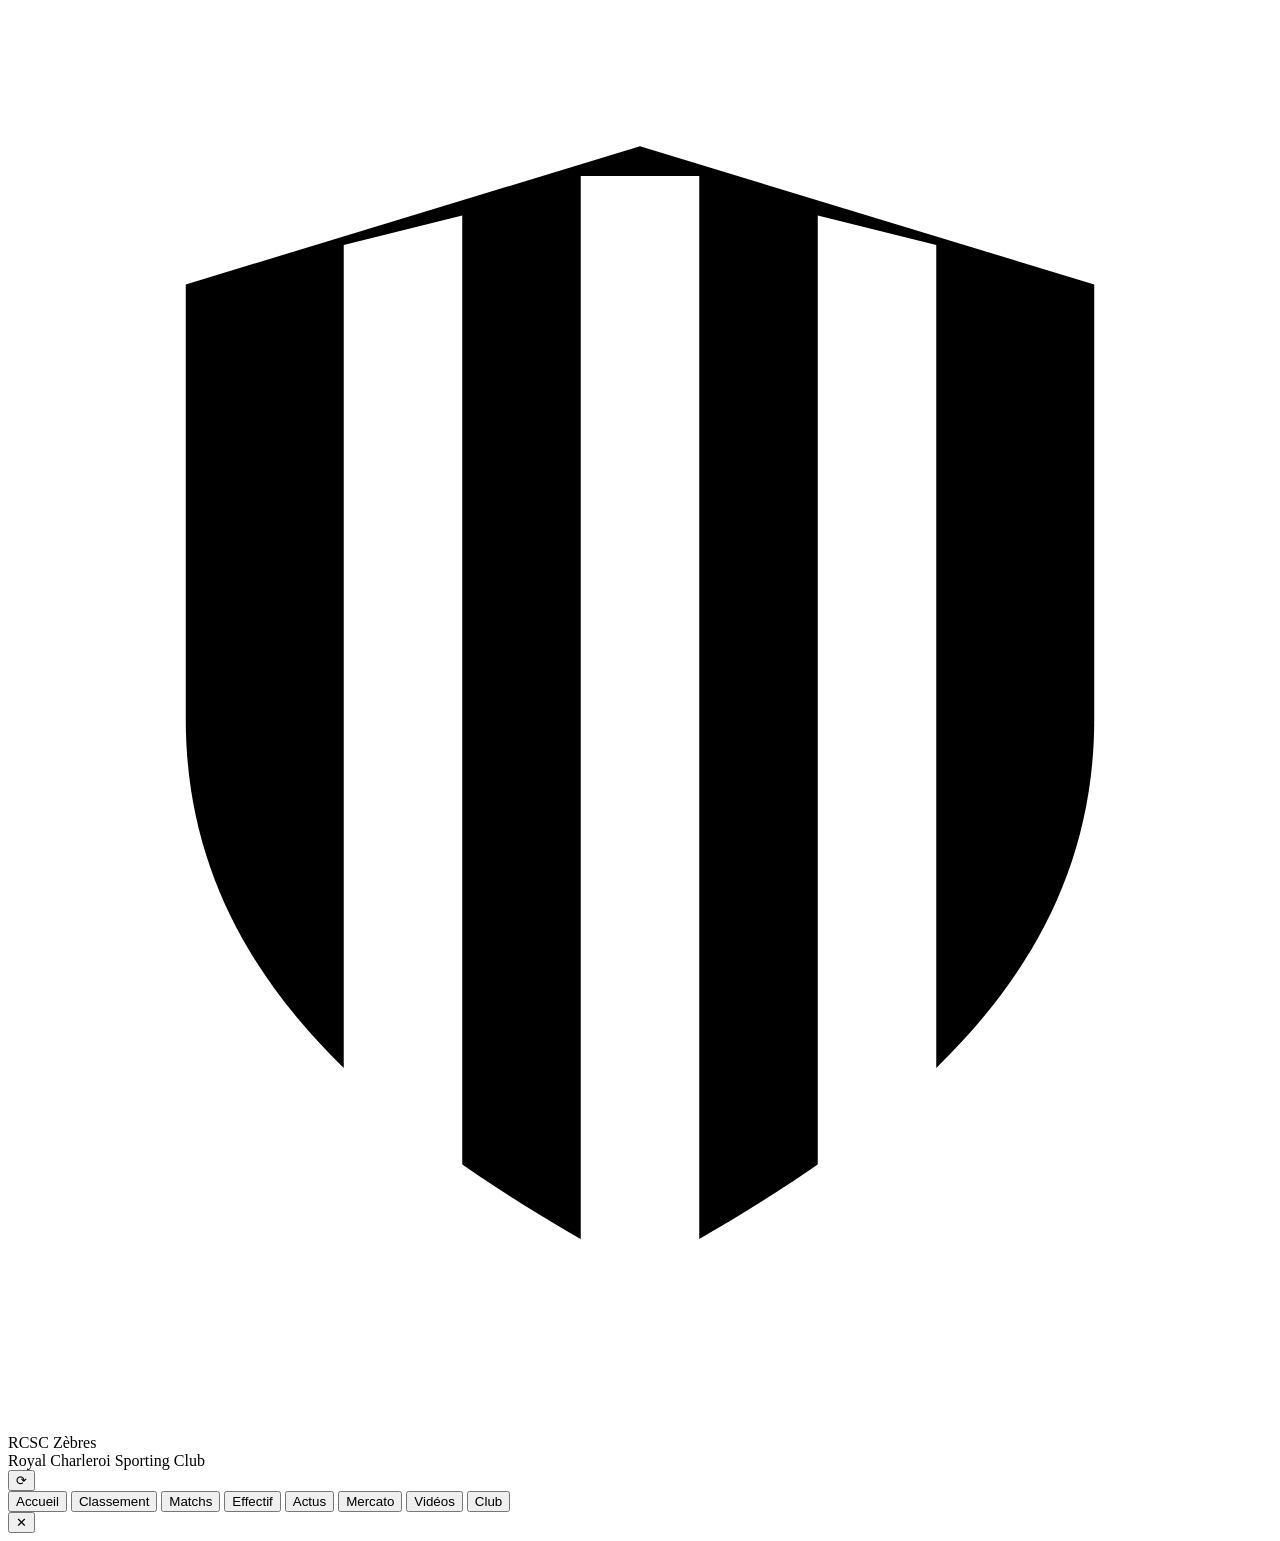
==== app/src/main/assets/index.html @ 47fda5b6 "RCSC : page principale" ====
<!DOCTYPE html>
<html lang="fr">
<head>
<meta charset="utf-8">
<meta name="viewport" content="width=device-width, initial-scale=1, maximum-scale=1, viewport-fit=cover">
<title>RCSC Zèbres</title>
<link rel="stylesheet" href="style.css">
</head>
<body>
<header id="top">
  <div class="brand">
    <svg class="crest" viewBox="0 0 64 72" aria-hidden="true">
      <path d="M32 2 L60 10 L60 36 C60 52 48 62 32 70 C16 62 4 52 4 36 L4 10 Z" fill="#fff"/>
      <path d="M32 7 L55 14 L55 36 C55 49 45 57 32 64 C19 57 9 49 9 36 L9 14 Z" fill="#000"/>
      <path d="M17 12 L23 10.5 L23 59 L17 54 Z M29 8.5 L35 8.5 L35 64 L32 65.5 L29 64 Z M41 10.5 L47 12 L47 54 L41 59 Z" fill="#fff"/>
    </svg>
    <div>
      <div class="title">RCSC Zèbres</div>
      <div class="subtitle">Royal Charleroi Sporting Club</div>
    </div>
  </div>
  <button class="icon-btn" data-refresh title="Actualiser">⟳</button>
</header>
<nav id="tabs">
  <button data-tab="home" class="on">Accueil</button>
  <button data-tab="table">Classement</button>
  <button data-tab="matches">Matchs</button>
  <button data-tab="squad">Effectif</button>
  <button data-tab="news">Actus</button>
  <button data-tab="mercato">Mercato</button>
  <button data-tab="videos">Vidéos</button>
  <button data-tab="club">Club</button>
</nav>
<main id="content"></main>
<div id="modal" class="modal hidden">
  <div class="sheet">
    <button class="close" data-close>✕</button>
    <div id="modal-body"></div>
  </div>
</div>
<script src="app.js"></script>
</body>
</html>
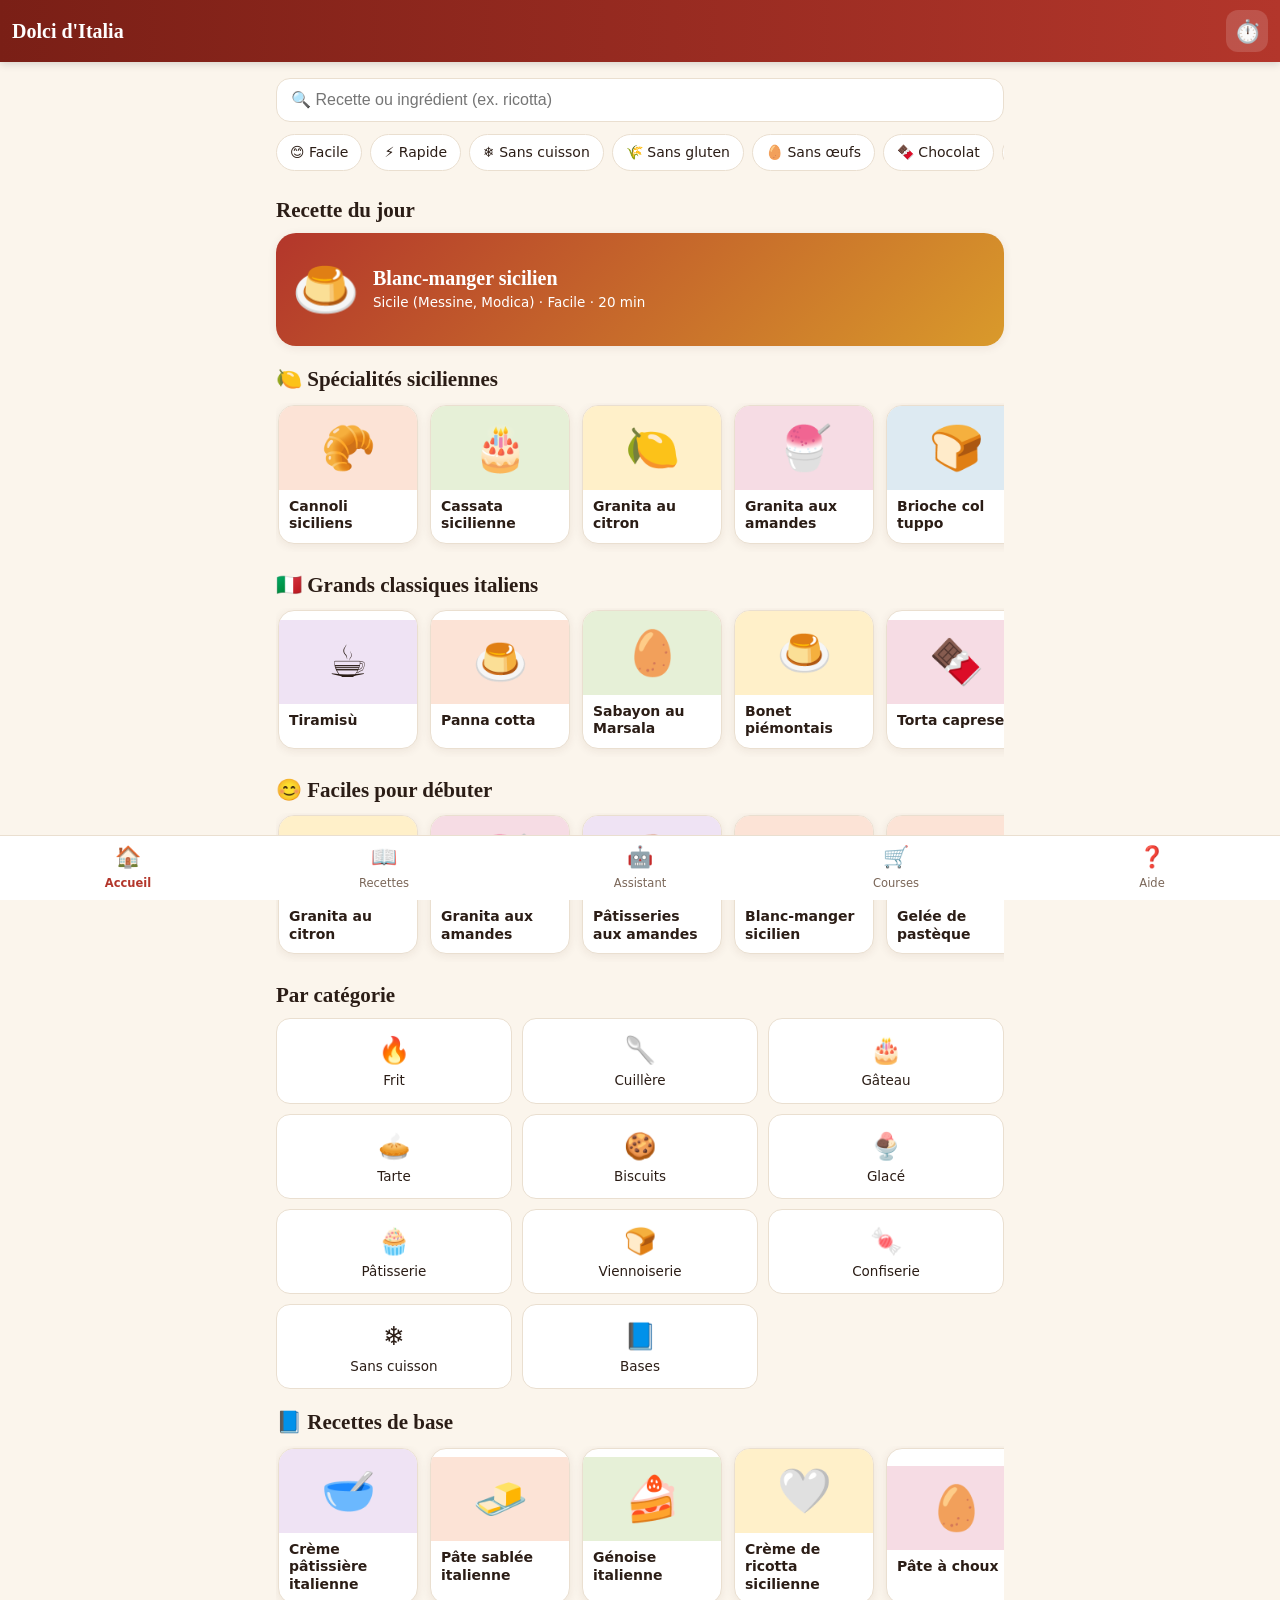
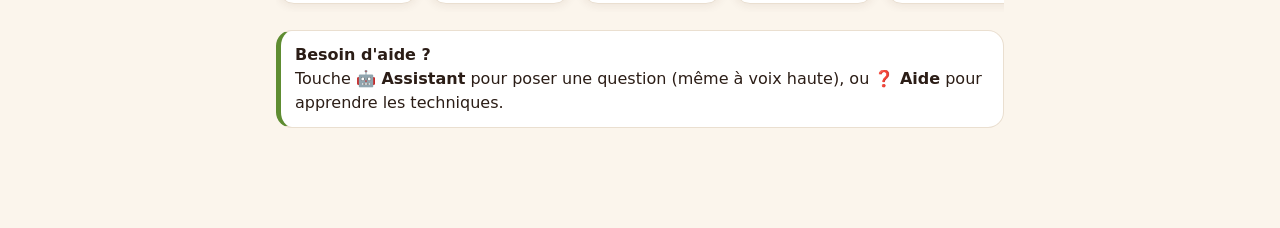
==== commit 0962e8e5: "Dolci d'Italia : application Android de desserts italiens et siciliens Co-Authored-By: Claude Opus 5" ====
--- a/app/src/main/assets/index.html
+++ b/app/src/main/assets/index.html
@@ -1,43 +1,30 @@
-<!DOCTYPE html>
+<!doctype html>
 <html lang="fr">
 <head>
 <meta charset="utf-8">
-<meta name="viewport" content="width=device-width, initial-scale=1, maximum-scale=1, viewport-fit=cover">
-<title>RCSC Zèbres</title>
+<meta name="viewport" content="width=device-width, initial-scale=1, viewport-fit=cover">
+<title>Dolci d'Italia</title>
 <link rel="stylesheet" href="style.css">
 </head>
 <body>
 <header id="top">
-  <div class="brand">
-    <svg class="crest" viewBox="0 0 64 72" aria-hidden="true">
-      <path d="M32 2 L60 10 L60 36 C60 52 48 62 32 70 C16 62 4 52 4 36 L4 10 Z" fill="#fff"/>
-      <path d="M32 7 L55 14 L55 36 C55 49 45 57 32 64 C19 57 9 49 9 36 L9 14 Z" fill="#000"/>
-      <path d="M17 12 L23 10.5 L23 59 L17 54 Z M29 8.5 L35 8.5 L35 64 L32 65.5 L29 64 Z M41 10.5 L47 12 L47 54 L41 59 Z" fill="#fff"/>
-    </svg>
-    <div>
-      <div class="title">RCSC Zèbres</div>
-      <div class="subtitle">Royal Charleroi Sporting Club</div>
-    </div>
-  </div>
-  <button class="icon-btn" data-refresh title="Actualiser">⟳</button>
+  <button id="btnBack" class="icon-btn" aria-label="Retour" hidden>‹</button>
+  <h1 id="title">Dolci d'Italia</h1>
+  <button id="btnTimers" class="icon-btn" aria-label="Minuteurs">⏱️</button>
 </header>
+<main id="view"></main>
+<div id="timerBar" hidden></div>
 <nav id="tabs">
-  <button data-tab="home" class="on">Accueil</button>
-  <button data-tab="table">Classement</button>
-  <button data-tab="matches">Matchs</button>
-  <button data-tab="squad">Effectif</button>
-  <button data-tab="news">Actus</button>
-  <button data-tab="mercato">Mercato</button>
-  <button data-tab="videos">Vidéos</button>
-  <button data-tab="club">Club</button>
+  <button data-tab="home" class="on"><span>🏠</span>Accueil</button>
+  <button data-tab="list"><span>📖</span>Recettes</button>
+  <button data-tab="assistant"><span>🤖</span>Assistant</button>
+  <button data-tab="courses"><span>🛒</span>Courses</button>
+  <button data-tab="aide"><span>❓</span>Aide</button>
 </nav>
-<main id="content"></main>
-<div id="modal" class="modal hidden">
-  <div class="sheet">
-    <button class="close" data-close>✕</button>
-    <div id="modal-body"></div>
-  </div>
-</div>
+<div id="sheet" hidden><div class="sheet-card"><div id="sheetBody"></div></div></div>
+<div id="toast" hidden></div>
+<script src="data.js"></script>
+<script src="aide.js"></script>
 <script src="app.js"></script>
 </body>
 </html>
--- a/app/src/main/assets/style.css
+++ b/app/src/main/assets/style.css
@@ -0,0 +1,152 @@
+:root{
+  --bg:#FBF5EC; --card:#FFFFFF; --ink:#2B1D16; --muted:#7A6658; --line:#EADFD0;
+  --red:#B3362B; --red-d:#8E2219; --green:#5E8C31; --gold:#D99A2B; --cream:#FFF3E0;
+  --shadow:0 2px 10px rgba(80,40,20,.08);
+  --serif:"Noto Serif","Georgia",serif;
+}
+@media (prefers-color-scheme: dark){
+  :root{ --bg:#1C1512; --card:#2A201B; --ink:#F4E9DD; --muted:#B9A595; --line:#3D2F27;
+    --red:#E0604F; --red-d:#C24A3A; --green:#8DBB5C; --gold:#E8B24E; --cream:#332720; --shadow:none; }
+}
+*{box-sizing:border-box;-webkit-tap-highlight-color:transparent}
+[hidden]{display:none!important}
+html,body{margin:0;background:var(--bg);color:var(--ink);font:16px/1.5 system-ui,-apple-system,"Roboto",sans-serif}
+body{padding-bottom:72px}
+button{font:inherit;color:inherit;cursor:pointer}
+header#top{position:sticky;top:0;z-index:20;display:flex;align-items:center;gap:8px;padding:10px 12px;
+  background:linear-gradient(90deg,#7A1F16,#B3362B);color:#fff;box-shadow:0 2px 8px rgba(0,0,0,.15)}
+header h1{flex:1;margin:0;font:600 20px/1.2 var(--serif);white-space:nowrap;overflow:hidden;text-overflow:ellipsis}
+.icon-btn{background:rgba(255,255,255,.15);border:0;border-radius:12px;min-width:42px;height:42px;font-size:22px;color:#fff}
+#btnBack{font-size:30px;line-height:1}
+main{padding:14px 16px 20px;max-width:760px;margin:0 auto}
+nav#tabs{position:fixed;bottom:0;left:0;right:0;z-index:20;display:flex;background:var(--card);border-top:1px solid var(--line);padding-bottom:env(safe-area-inset-bottom)}
+nav#tabs button{flex:1;background:none;border:0;padding:6px 0 8px;font-size:11.5px;color:var(--muted);display:flex;flex-direction:column;align-items:center;gap:1px}
+nav#tabs button span{font-size:21px}
+nav#tabs button.on{color:var(--red);font-weight:700}
+h2{font:600 21px/1.25 var(--serif);margin:20px 0 10px}
+h3{font:600 17px/1.3 var(--serif);margin:16px 0 8px}
+.muted{color:var(--muted)}
+.small{font-size:13.5px}
+.search{display:flex;gap:8px;margin:2px 0 12px}
+.search input{flex:1;border:1.5px solid var(--line);background:var(--card);color:var(--ink);border-radius:14px;padding:12px 14px;font-size:16px;outline:none}
+.search input:focus{border-color:var(--red)}
+.chips{display:flex;gap:8px;overflow-x:auto;padding-bottom:6px;scrollbar-width:none}
+.chips::-webkit-scrollbar{display:none}
+.chip{flex:none;border:1.5px solid var(--line);background:var(--card);border-radius:999px;padding:7px 13px;font-size:14px;white-space:nowrap}
+.chip.on{background:var(--red);border-color:var(--red);color:#fff}
+.hero-day{display:flex;gap:14px;align-items:center;padding:16px;border-radius:20px;color:#fff;
+  background:linear-gradient(135deg,#B3362B,#D99A2B);box-shadow:var(--shadow);border:0;width:100%;text-align:left}
+.hero-day .em{font-size:54px}
+.hero-day b{font:600 20px/1.2 var(--serif);display:block}
+.hscroll{display:flex;gap:12px;overflow-x:auto;padding:2px 2px 8px;scrollbar-width:none}
+.hscroll::-webkit-scrollbar{display:none}
+.mini{flex:none;width:140px;background:var(--card);border-radius:16px;box-shadow:var(--shadow);border:1px solid var(--line);padding:0;text-align:left;overflow:hidden}
+.mini .pic,.card .pic{display:flex;align-items:center;justify-content:center;font-size:44px;height:84px}
+.mini .tx{padding:8px 10px 10px;font-size:14px;font-weight:600;line-height:1.25}
+.grid{display:grid;grid-template-columns:repeat(2,1fr);gap:12px}
+.card{background:var(--card);border:1px solid var(--line);border-radius:16px;box-shadow:var(--shadow);padding:0;text-align:left;overflow:hidden;display:flex;flex-direction:column}
+.card .tx{padding:9px 11px 11px}
+.card .nm{font-weight:650;line-height:1.25}
+.card .meta{font-size:12.5px;color:var(--muted);margin-top:3px}
+.p0{background:#FCE3D6}.p1{background:#E6F0D7}.p2{background:#FFF0C9}.p3{background:#F6DCE4}.p4{background:#DDEAF2}.p5{background:#EFE3F4}
+@media (prefers-color-scheme: dark){.p0{background:#4A2A20}.p1{background:#2E3A22}.p2{background:#463A1E}.p3{background:#45282F}.p4{background:#24333D}.p5{background:#3A2C40}}
+.cats{display:grid;grid-template-columns:repeat(3,1fr);gap:10px}
+.cat{background:var(--card);border:1px solid var(--line);border-radius:14px;padding:12px 6px;font-size:13.5px;text-align:center}
+.cat span{display:block;font-size:26px}
+.badge{display:inline-block;font-size:12px;padding:2px 8px;border-radius:999px;background:var(--cream);color:var(--red-d);font-weight:600}
+@media (prefers-color-scheme: dark){.badge{color:var(--gold)}}
+.rhead{border-radius:22px;padding:18px;text-align:center;margin-bottom:12px}
+.rhead .em{font-size:72px;line-height:1.1}
+.rhead h2{margin:6px 0 0;font-size:25px}
+.rhead .it{font-style:italic;color:var(--muted)}
+.times{display:grid;grid-template-columns:repeat(4,1fr);gap:6px;margin:12px 0}
+.times div{background:var(--card);border:1px solid var(--line);border-radius:12px;padding:8px 4px;text-align:center;font-size:12px;color:var(--muted)}
+.times b{display:block;color:var(--ink);font-size:14px}
+.actions{display:grid;grid-template-columns:1fr 1fr;gap:8px;margin:10px 0}
+.btn{border:0;border-radius:14px;padding:13px 12px;font-weight:650;background:var(--card);border:1.5px solid var(--line);font-size:15px}
+.btn.main{background:var(--red);color:#fff;border-color:var(--red);grid-column:1/-1;font-size:17px;padding:15px}
+.btn.green{background:var(--green);color:#fff;border-color:var(--green)}
+.btn.full{width:100%}
+.btn:active,.card:active,.mini:active,.chip:active{transform:scale(.98)}
+.portions{display:flex;align-items:center;gap:10px;margin:6px 0 10px}
+.portions button{width:40px;height:40px;border-radius:50%;border:1.5px solid var(--line);background:var(--card);font-size:22px;line-height:1}
+.portions b{font-size:18px;min-width:30px;text-align:center}
+ul.ing{list-style:none;padding:0;margin:0;background:var(--card);border:1px solid var(--line);border-radius:16px;overflow:hidden}
+ul.ing li{display:flex;gap:10px;padding:10px 14px;border-top:1px solid var(--line);align-items:flex-start}
+ul.ing li:first-child{border-top:0}
+ul.ing li.grp{background:var(--cream);font-weight:700;font-size:14px;color:var(--red-d)}
+@media (prefers-color-scheme: dark){ul.ing li.grp{color:var(--gold)}}
+ul.ing li.done .lbl{text-decoration:line-through;color:var(--muted)}
+ul.ing .q{font-weight:700;white-space:nowrap}
+.ck{flex:none;width:22px;height:22px;border:2px solid var(--line);border-radius:7px;margin-top:1px;display:flex;align-items:center;justify-content:center;font-size:14px;color:#fff}
+li.done .ck{background:var(--green);border-color:var(--green)}
+ol.steps{list-style:none;padding:0;margin:0;counter-reset:s}
+ol.steps li{position:relative;background:var(--card);border:1px solid var(--line);border-radius:16px;padding:12px 14px 12px 50px;margin-bottom:8px}
+ol.steps li::before{counter-increment:s;content:counter(s);position:absolute;left:12px;top:12px;width:28px;height:28px;border-radius:50%;background:var(--red);color:#fff;font-weight:700;display:flex;align-items:center;justify-content:center;font-size:14px}
+.tbtn{margin-top:8px;border:0;background:var(--cream);color:var(--red-d);border-radius:10px;padding:7px 11px;font-weight:650;font-size:14px}
+@media (prefers-color-scheme: dark){.tbtn{color:var(--gold)}}
+.box{background:var(--card);border:1px solid var(--line);border-radius:16px;padding:12px 14px;margin:8px 0}
+.box.tip{border-left:5px solid var(--green)}
+.box.warn{border-left:5px solid var(--gold)}
+.box ul{margin:4px 0;padding-left:20px}
+textarea{width:100%;min-height:90px;border:1.5px solid var(--line);border-radius:14px;padding:10px;background:var(--card);color:var(--ink);font:inherit}
+/* mode guidé */
+.cook{position:fixed;inset:0;z-index:40;background:var(--bg);display:flex;flex-direction:column}
+.cook .bar{height:6px;background:var(--line)}
+.cook .bar i{display:block;height:100%;background:var(--red);transition:width .3s}
+.cook .top{display:flex;align-items:center;gap:8px;padding:10px 12px}
+.cook .top .ttl{flex:1;font-weight:700}
+.cook .top button{border:0;background:var(--card);border:1px solid var(--line);border-radius:12px;height:44px;min-width:44px;font-size:20px}
+.cook .body{flex:1;overflow:auto;padding:12px 22px;display:flex;flex-direction:column;justify-content:center}
+.cook .num{color:var(--red);font-weight:800;letter-spacing:.05em}
+.cook .txt{font:500 25px/1.45 var(--serif);margin:10px 0 18px}
+.cook .nav{display:flex;gap:10px;padding:12px 12px calc(14px + env(safe-area-inset-bottom))}
+.cook .nav button{flex:1;height:64px;border-radius:18px;font-size:19px;font-weight:700;border:0}
+.cook .prev{background:var(--card);border:1.5px solid var(--line)!important}
+.cook .next{background:var(--red);color:#fff;flex:2!important}
+.bigt{display:flex;gap:8px;flex-wrap:wrap}
+.bigt button{border:0;border-radius:14px;padding:13px 16px;font-size:16px;font-weight:700;background:var(--gold);color:#fff}
+.bigt button.alt{background:var(--card);color:var(--ink);border:1.5px solid var(--line)}
+/* minuteurs */
+#timerBar{position:fixed;left:10px;right:10px;bottom:76px;z-index:30;display:flex;gap:8px;overflow-x:auto}
+.tpill{flex:none;display:flex;align-items:center;gap:8px;background:#2B1D16;color:#fff;border-radius:999px;padding:8px 8px 8px 14px;box-shadow:0 4px 14px rgba(0,0,0,.25);font-weight:650;border:0}
+.tpill.ring{background:var(--red);animation:pulse 1s infinite}
+.tpill .x{background:rgba(255,255,255,.2);border-radius:50%;width:26px;height:26px;display:flex;align-items:center;justify-content:center;font-size:14px}
+@keyframes pulse{50%{transform:scale(1.04)}}
+body.cooking #timerBar{bottom:100px;z-index:45}
+/* feuille */
+#sheet{position:fixed;inset:0;z-index:60;background:rgba(0,0,0,.45);display:flex;align-items:flex-end}
+.sheet-card{background:var(--bg);width:100%;max-height:85vh;overflow:auto;border-radius:22px 22px 0 0;padding:18px 16px calc(20px + env(safe-area-inset-bottom))}
+#toast{position:fixed;left:50%;transform:translateX(-50%);bottom:90px;z-index:80;background:#2B1D16;color:#fff;padding:10px 16px;border-radius:12px;font-size:14.5px;max-width:90%;text-align:center}
+/* assistant */
+.chat{display:flex;flex-direction:column;gap:10px;padding-bottom:140px}
+.msg{max-width:88%;padding:10px 13px;border-radius:18px;white-space:pre-wrap;word-wrap:break-word}
+.msg.me{align-self:flex-end;background:var(--red);color:#fff;border-bottom-right-radius:6px}
+.msg.bot{align-self:flex-start;background:var(--card);border:1px solid var(--line);border-bottom-left-radius:6px}
+.msg.bot b{color:var(--red-d)}
+@media (prefers-color-scheme: dark){.msg.bot b{color:var(--gold)}}
+.msg .links{display:flex;flex-wrap:wrap;gap:6px;margin-top:8px}
+.msg .links button{border:1.5px solid var(--line);background:var(--bg);border-radius:999px;padding:5px 10px;font-size:13.5px}
+.composer{position:fixed;left:0;right:0;bottom:62px;z-index:25;background:var(--bg);padding:8px 12px 10px;border-top:1px solid var(--line)}
+.composer .sugg{display:flex;gap:6px;overflow-x:auto;margin-bottom:8px;scrollbar-width:none}
+.composer .row{display:flex;gap:8px}
+.composer input{flex:1;border:1.5px solid var(--line);border-radius:999px;padding:12px 16px;background:var(--card);color:var(--ink);font-size:16px;outline:none;min-width:0}
+.composer button.round{width:48px;height:48px;border-radius:50%;border:0;background:var(--red);color:#fff;font-size:20px;flex:none}
+.composer button.mic{background:var(--green)}
+body.assist #timerBar{top:70px;bottom:auto}
+/* courses */
+.shop li{display:flex;gap:10px;align-items:center}
+.shop .from{font-size:12px;color:var(--muted)}
+.row2{display:flex;gap:8px;margin:10px 0}
+.row2 > *{flex:1}
+.acc{background:var(--card);border:1px solid var(--line);border-radius:14px;margin:8px 0;overflow:hidden}
+.acc > button{width:100%;text-align:left;background:none;border:0;padding:13px 14px;font-weight:650;display:flex;justify-content:space-between}
+.acc > div{padding:0 14px 12px}
+.conv{display:grid;grid-template-columns:1fr 1fr;gap:8px}
+.conv input,.conv select{width:100%;border:1.5px solid var(--line);border-radius:12px;padding:10px;background:var(--card);color:var(--ink);font-size:16px}
+.result{font:600 20px/1.3 var(--serif);margin-top:10px;color:var(--red)}
+.empty{text-align:center;padding:40px 10px;color:var(--muted)}
+.empty div{font-size:50px}
+.stars{color:var(--gold);letter-spacing:1px}
+.heart{font-size:26px;background:none;border:0}
+.tabs2{display:flex;gap:6px;overflow-x:auto;margin-bottom:10px;scrollbar-width:none}
